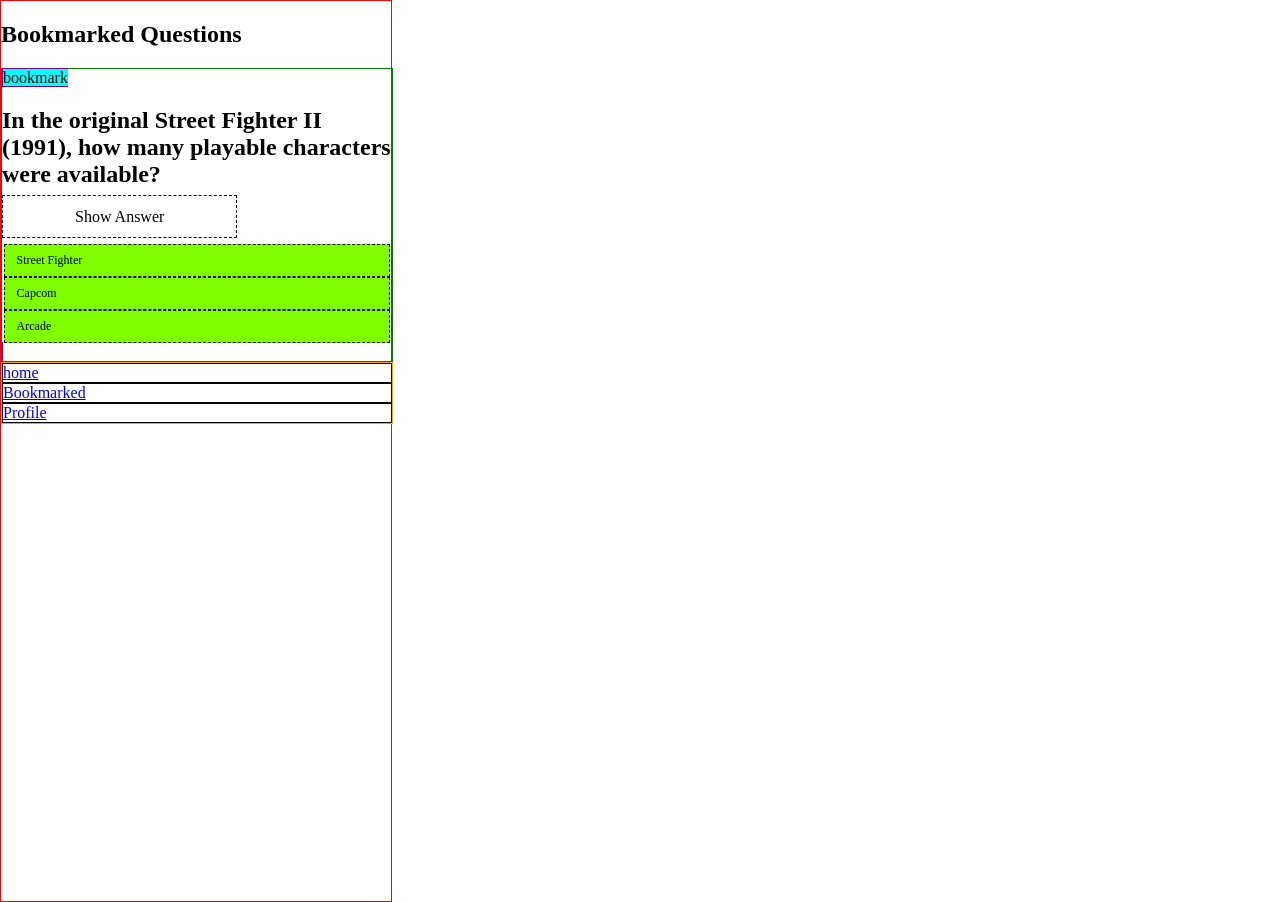
==== bookmark.html @ 0a6d5084 "Added basic structure." ====
<!doctype html>
<html lang="en">
  <head>
    <meta charset="UTF-8" />
    <meta name="viewport" content="width=device-width, initial-scale=1.0" />
    <title>Retro Video Game Quiz | Bookmarked Questions</title>
    <link rel="stylesheet" href="styles.css" />
  </head>
  <body>
    <nav><h1>Bookmarked Questions</h1></nav>
    <main>
      <section class="card">
        <div class="bookmark">bookmark</div>
        <div>
          <h2>
            In the original Street Fighter II (1991), how many playable
            characters were available?
          </h2>

          <div>
            <input type="checkbox" id="toggle" class="toggle-input" />
            <label for="toggle" class="toggle-btn">
              <h3 class="answer">8 characters</h3>
              <span class="btn show-text">Show Answer</span>
              <span class="btn hide-text">Hide Answer</span>
            </label>
          </div>
          <div>
            <ul class="tags">
              <li>Street Fighter</li>
              <li>Capcom</li>
              <li>Arcade</li>
            </ul>
          </div>
        </div>
      </section>
    </main>
    <footer>
      <ul class="footer">
        <li><a href="index.html">home</a></li>
        <li><a href="bookmark.html">Bookmarked</a></li>
        <li><a href="profile.html">Profile</a></li>
      </ul>
    </footer>
  </body>
</html>
---- styles.css ----
@import "/mobile-quiz/global.css";
@import "/mobile-quiz/profile.css";

body {
  min-height: 100vh;
  max-width: 390px;
  border: 1px solid red;
  margin: 0 var(--margin-autocenter);
}

/*---MAIN---*/

h1,
h2,
h3,
li {
  text-align: var(--textalign-center);
}

main {
  border: 1px solid green;
  width: 390px;
}

/*---CARD---*/

.card {
  border: 1px solid purple;
  display: var(--display-flex);
  flex-direction: column;
  justify-content: center;
  max-width: 90%;
  margin: 2rem var(--margin-autocenter);
}

.bookmark {
  display: var(--display-flex);
  justify-content: flex-end;
  background-color: aqua;
}

/*---SHOW/HIDE BUTTON---*/

.btn {
  border: 1px dashed black;
  padding: 0.75rem 4.5rem;
  margin: 0 var(--margin-autocenter);
}

.toggle-btn {
  display: var(--display-flex);
  flex-direction: column;
  align-content: center;
}

.answer {
  display: none;
}
.hide-text {
  display: none;
}
.toggle-input {
  display: none;
}

.toggle-input:checked ~ .toggle-btn .answer {
  display: block;
}
.toggle-input:checked ~ .toggle-btn .show-text {
  display: none;
}
.toggle-input:checked ~ .toggle-btn .hide-text {
  display: inline;
}

/*---TAGS---*/

.footer,
.tags {
  display: var(--display-flex);
  list-style: none;
}

.tags {
  margin: 2rem var(--margin-autocenter);
}

.tags li {
  border: 1px dashed black;
  font-size: 0.75rem;
  padding: 0.5rem 0.75rem;
  background-color: chartreuse;
  margin: 0 0.1rem;
}

/*---FOOTER---*/
footer {
  display: var(--display-flex);
  border: 1px solid orange;
  position: fixed;
  width: 390px;
}

footer ul {
  justify-content: space-around;
  width: 100%;
  margin: 0;
  padding: 0;
  background-color: aqua;
}

footer ul li {
  border: 1px solid black;
}
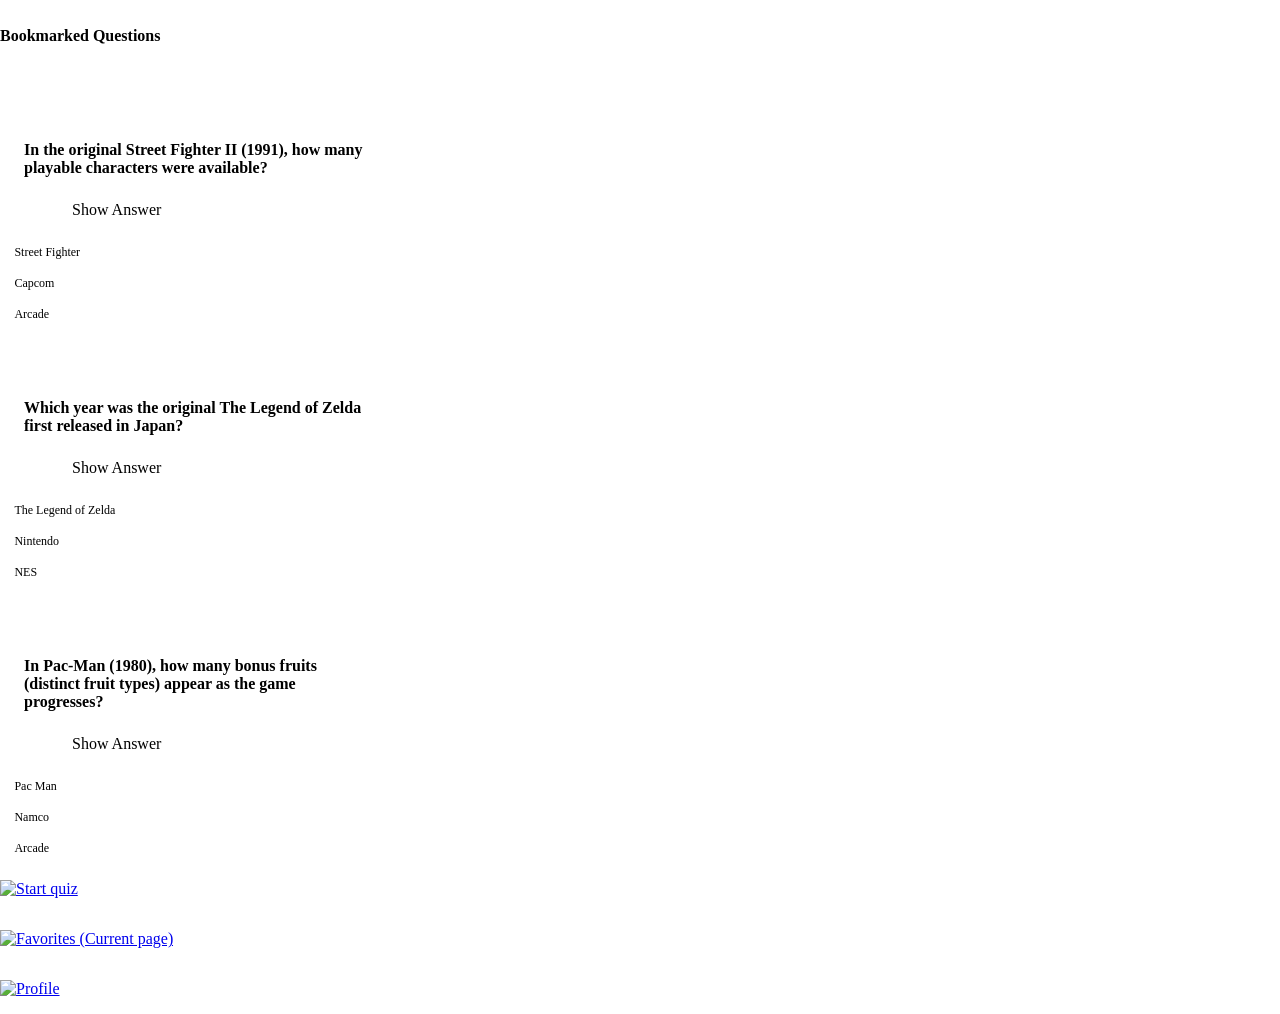
==== commit 4ac91ec4: "Finalized styling and look of app." ====
--- a/bookmark.html
+++ b/bookmark.html
@@ -5,42 +5,135 @@
     <meta name="viewport" content="width=device-width, initial-scale=1.0" />
     <title>Retro Video Game Quiz | Bookmarked Questions</title>
     <link rel="stylesheet" href="styles.css" />
+    <link rel="preconnect" href="https://fonts.googleapis.com" />
+    <link rel="preconnect" href="https://fonts.gstatic.com" crossorigin />
+    <link
+      href="https://fonts.googleapis.com/css2?family=Pixelify+Sans:wght@400..700&display=swap"
+      rel="stylesheet"
+    />
   </head>
   <body>
-    <nav><h1>Bookmarked Questions</h1></nav>
+    <header><h1>Bookmarked Questions</h1></header>
+
     <main>
-      <section class="card">
-        <div class="bookmark">bookmark</div>
-        <div>
+      <section class="card" aria-label="Question 1">
+        <div class="bookmark-container">
+          <button
+            type="button"
+            class="bookmark bookmark-saved"
+            aria-label="Remove bookmark"
+          ></button>
+        </div>
+        <div class="question">
           <h2>
             In the original Street Fighter II (1991), how many playable
             characters were available?
           </h2>
+        </div>
+        <div>
+          <input type="checkbox" id="toggle-4" class="toggle-input" />
+          <label for="toggle-4" class="toggle-btn">
+            <h3 class="answer">8 characters</h3>
+            <span class="btn show-text">Show Answer</span>
+            <span class="btn hide-text">Hide Answer</span>
+          </label>
+        </div>
+        <div>
+          <ul class="tags" aria-label="Tags">
+            <li>Street Fighter</li>
+            <li>Capcom</li>
+            <li>Arcade</li>
+          </ul>
+        </div>
+      </section>
 
-          <div>
-            <input type="checkbox" id="toggle" class="toggle-input" />
-            <label for="toggle" class="toggle-btn">
-              <h3 class="answer">8 characters</h3>
-              <span class="btn show-text">Show Answer</span>
-              <span class="btn hide-text">Hide Answer</span>
-            </label>
-          </div>
-          <div>
-            <ul class="tags">
-              <li>Street Fighter</li>
-              <li>Capcom</li>
-              <li>Arcade</li>
-            </ul>
-          </div>
+      <section class="card" aria-label="Question 2">
+        <div class="bookmark-container">
+          <button
+            type="button"
+            class="bookmark bookmark-saved"
+            aria-label="Remove bookmark"
+          ></button>
+        </div>
+        <div class="question">
+          <h2>
+            Which year was the original The Legend of Zelda first released in
+            Japan?
+          </h2>
+        </div>
+        <div>
+          <input type="checkbox" id="toggle-5" class="toggle-input" />
+          <label for="toggle-5" class="toggle-btn">
+            <h3 class="answer">1986</h3>
+            <span class="btn show-text">Show Answer</span>
+            <span class="btn hide-text">Hide Answer</span>
+          </label>
+        </div>
+
+        <div>
+          <ul class="tags" aria-label="Tags">
+            <li>The Legend of Zelda</li>
+            <li>Nintendo</li>
+            <li>NES</li>
+          </ul>
+        </div>
+      </section>
+
+      <section class="card" aria-label="Question 3">
+        <div class="bookmark-container">
+          <button
+            type="button"
+            class="bookmark bookmark-saved"
+            aria-label="Remove bookmark"
+          ></button>
+        </div>
+        <div class="question">
+          <h2>
+            In Pac-Man (1980), how many bonus fruits (distinct fruit types)
+            appear as the game progresses?
+          </h2>
+        </div>
+        <div>
+          <input type="checkbox" id="toggle-6" class="toggle-input" />
+          <label for="toggle-6" class="toggle-btn">
+            <h3 class="answer">8 fruit types</h3>
+            <span class="btn show-text">Show Answer</span>
+            <span class="btn hide-text">Hide Answer</span>
+          </label>
+        </div>
+        <div>
+          <ul class="tags" aria-label="Tags">
+            <li>Pac Man</li>
+            <li>Namco</li>
+            <li>Arcade</li>
+          </ul>
         </div>
       </section>
     </main>
+
     <footer>
-      <ul class="footer">
-        <li><a href="index.html">home</a></li>
-        <li><a href="bookmark.html">Bookmarked</a></li>
-        <li><a href="profile.html">Profile</a></li>
-      </ul>
+      <nav aria-label="Main navigation">
+        <ul class="footer">
+          <li>
+            <a href="index.html">
+              <img src="/mobile-quiz/assets/gambling.png" alt="Start quiz" />
+            </a>
+          </li>
+          <li class="current">
+            <a href="bookmark.html" aria-current="page">
+              <img
+                src="/mobile-quiz/assets/heart-main.png"
+                alt="Favorites (Current page)"
+              />
+            </a>
+          </li>
+          <li>
+            <a href="profile.html">
+              <img src="/mobile-quiz/assets/dancing.png" alt="Profile" />
+            </a>
+          </li>
+        </ul>
+      </nav>
     </footer>
   </body>
 </html>
--- a/styles.css
+++ b/styles.css
@@ -2,10 +2,16 @@
 @import "/mobile-quiz/profile.css";
 
 body {
-  min-height: 100vh;
+  min-height: 50vh;
   max-width: 390px;
-  border: 1px solid red;
-  margin: 0 var(--margin-autocenter);
+  background-color: var(--color-main);
+  border: 0.15rem dashed var(--color-border);
+  color: var(--color-text-primary);
+  margin: 0 auto;
+  font-family: var(--font-primary);
+  font-weight: 400;
+  display: var(--display-flex);
+  flex-direction: column;
 }
 
 /*---MAIN---*/
@@ -17,15 +23,36 @@
   text-align: var(--textalign-center);
 }
 
+h1 {
+  font-size: var(--size-h1);
+}
+
+h2 {
+  font-size: var(--size-h2);
+}
+
+h3 {
+  font-size: var(--size-h3);
+}
+
 main {
-  border: 1px solid green;
   width: 390px;
+  flex: 1;
+}
+
+header {
+  background-color: var(--color-card-bg);
+  border-bottom: 0.15rem dashed var(--color-border);
+  position: sticky;
+  top: 0;
+  padding: 1rem 0;
 }
 
 /*---CARD---*/
 
 .card {
-  border: 1px solid purple;
+  border: 0.15rem dashed var(--color-border);
+  background-color: var(--color-card-bg);
   display: var(--display-flex);
   flex-direction: column;
   justify-content: center;
@@ -33,20 +60,65 @@
   margin: 2rem var(--margin-autocenter);
 }
 
+.bookmark-container {
+  display: var(--display-flex);
+  justify-content: flex-end;
+  align-items: center;
+  width: 100%;
+}
+
+button.bookmark {
+  cursor: pointer;
+}
+
 .bookmark {
-  display: var(--display-flex);
-  justify-content: flex-end;
-  background-color: aqua;
+  background-size: contain;
+  background-repeat: no-repeat;
+  background-position: center;
+  background-color: transparent;
+  border-style: none;
+  margin: 0.25rem;
+  width: 3rem;
+  height: 3rem;
+  transition: background-image 0.12s ease;
+}
+
+.bookmark-unsaved {
+  background-image: url("/mobile-quiz/assets/heart-unselect.png");
+}
+
+.bookmark-saved {
+  background-image: url("/mobile-quiz/assets/heart-unselect2.png");
+}
+
+.bookmark:hover {
+  background-image: url("/mobile-quiz/assets/heart-main.png");
+}
+
+.bookmark img {
+  width: 3rem;
+  height: 3rem;
+  object-fit: contain;
+}
+
+.question {
+  margin: 0 1.5rem 1.5rem;
 }
 
 /*---SHOW/HIDE BUTTON---*/
 
 .btn {
-  border: 1px dashed black;
+  border: 0.15rem dashed var(--color-text-secondary);
   padding: 0.75rem 4.5rem;
   margin: 0 var(--margin-autocenter);
 }
 
+.btn:hover {
+  border-color: var(--color-primary-accent);
+  color: var(--color-primary-accent);
+  cursor: pointer;
+}
+
 .toggle-btn {
   display: var(--display-flex);
   flex-direction: column;
@@ -55,6 +127,7 @@
 
 .answer {
   display: none;
+  margin-bottom: 1rem;
 }
 .hide-text {
   display: none;
@@ -86,29 +159,49 @@
 }
 
 .tags li {
-  border: 1px dashed black;
+  border: 1px dashed var(--color-text-secondary);
   font-size: 0.75rem;
   padding: 0.5rem 0.75rem;
-  background-color: chartreuse;
-  margin: 0 0.1rem;
+  background-color: var(--color-card-bg);
+  margin: 0 0.15rem;
+}
+
+.tags li:hover {
+  border-color: var(--color-secondary-accent);
+  color: var(--color-secondary-accent);
+  cursor: pointer;
 }
 
 /*---FOOTER---*/
 footer {
-  display: var(--display-flex);
-  border: 1px solid orange;
-  position: fixed;
-  width: 390px;
+  background-color: var(--color-card-bg);
+  display: var(--display-flex);
+  position: sticky;
+  width: 100%;
+  border-top: 0.15rem dashed var(--color-border);
 }
 
 footer ul {
-  justify-content: space-around;
+  justify-content: space-between;
   width: 100%;
   margin: 0;
   padding: 0;
-  background-color: aqua;
+  cursor: pointer;
+}
+
+footer ul li img {
+  width: 30%;
 }
 
 footer ul li {
-  border: 1px solid black;
-}
+  padding: 1rem 0;
+  border: 0.15rem dashed var(--color-card-bg);
+}
+
+footer ul li.current {
+  border-color: var(--color-text-secondary);
+}
+
+footer ul li:hover {
+  border: 0.15rem dashed var(--color-primary-accent);
+}
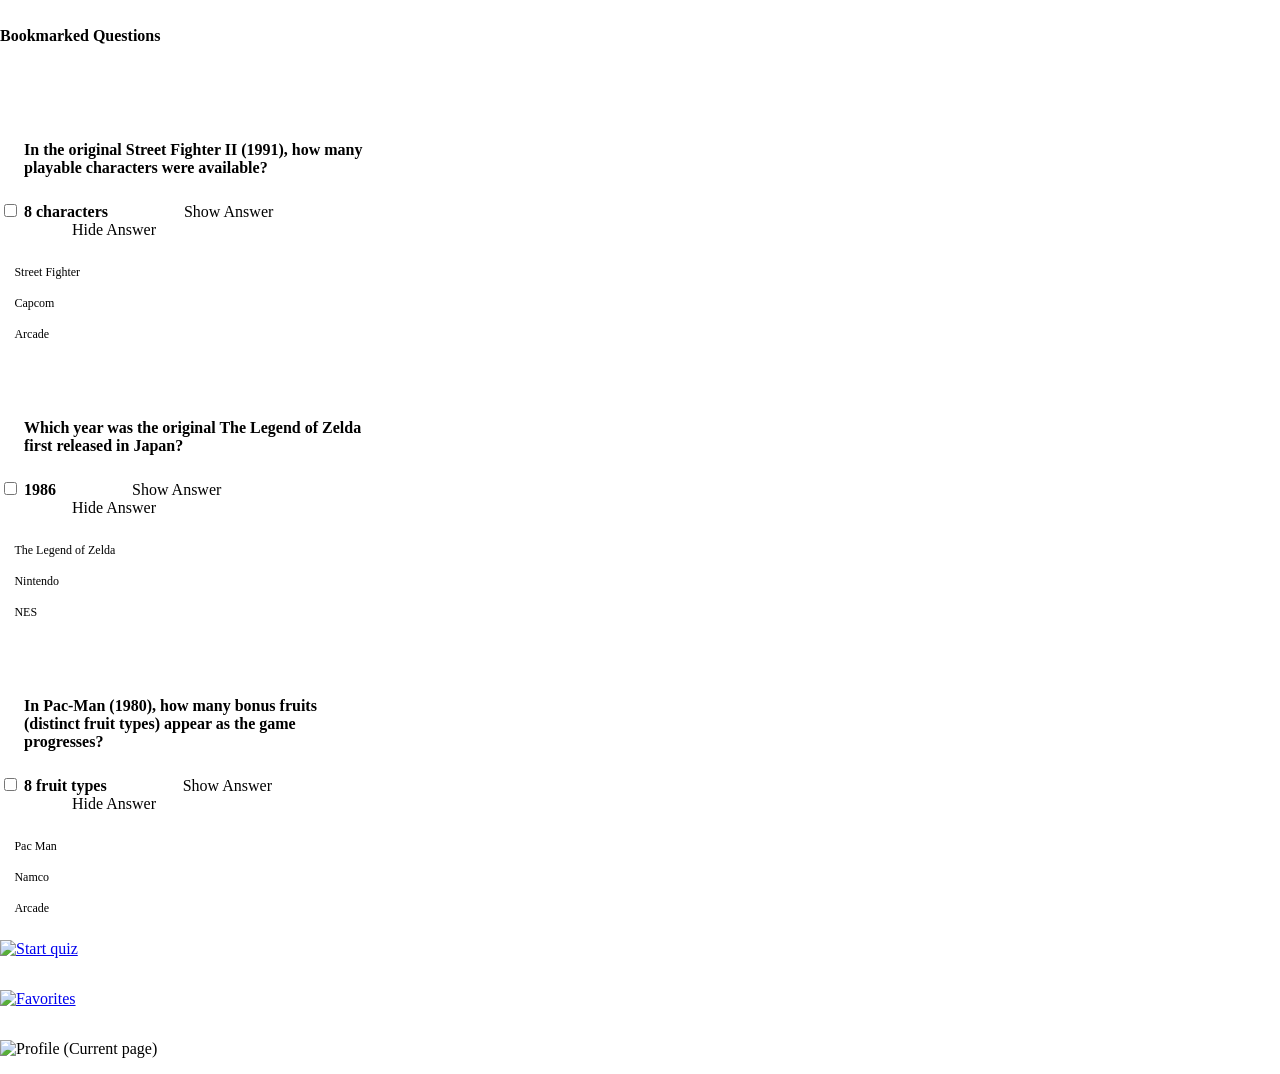
==== commit a0cb76c5: "Fixed issue with <a>,</a> which was inside the <li></li> instead of outside." ====
--- a/bookmark.html
+++ b/bookmark.html
@@ -114,24 +114,24 @@
     <footer>
       <nav aria-label="Main navigation">
         <ul class="footer">
-          <li>
-            <a href="index.html">
-              <img src="/mobile-quiz/assets/gambling.png" alt="Start quiz" />
+          <a href="index.html">
+            <li>
+                <img src="/mobile-quiz/assets/gambling.png" alt="Start quiz" />
+              </li>
             </a>
-          </li>
-          <li class="current">
-            <a href="bookmark.html" aria-current="page">
-              <img
-                src="/mobile-quiz/assets/heart-main.png"
-                alt="Favorites (Current page)"
-              />
+            <a href="bookmark.html">
+              <li>
+                <img src="/mobile-quiz/assets/heart-main.png" alt="Favorites" /> 
+              </li>
             </a>
-          </li>
-          <li>
-            <a href="profile.html">
-              <img src="/mobile-quiz/assets/dancing.png" alt="Profile" />
+            <a href="profile.html" aria-current="page"></a>
+              <li class="current">
+                <img
+                  src="/mobile-quiz/assets/dancing.png"
+                  alt="Profile (Current page)"
+                />
+            </li>
             </a>
-          </li>
         </ul>
       </nav>
     </footer>
--- a/styles.css
+++ b/styles.css
@@ -80,7 +80,7 @@
   margin: 0.25rem;
   width: 3rem;
   height: 3rem;
-  transition: background-image 0.12s ease;
+  transition: background-image 0.5s ease;
 }
 
 .bookmark-unsaved {
@@ -106,41 +106,43 @@
 }
 
 /*---SHOW/HIDE BUTTON---*/
-
 .btn {
   border: 0.15rem dashed var(--color-text-secondary);
   padding: 0.75rem 4.5rem;
   margin: 0 var(--margin-autocenter);
+  transition: border-color 0.5s ease, color 0.5 ease;
+
+}
+
+.toggle-btn {
+  display: var(--display-flex);
+  flex-direction: column;
+  align-content: center;
 }
 
 .btn:hover {
   border-color: var(--color-primary-accent);
   color: var(--color-primary-accent);
-  cursor: pointer;
-}
-
-.toggle-btn {
-  display: var(--display-flex);
-  flex-direction: column;
-  align-content: center;
-}
+  cursor: var(--cursor-pointer);
+}
+
 
 .answer {
-  display: none;
+  display: var(--display-none);
   margin-bottom: 1rem;
 }
 .hide-text {
-  display: none;
+  display: var(--display-none);
 }
 .toggle-input {
-  display: none;
+  display: var(--display-none);
 }
 
 .toggle-input:checked ~ .toggle-btn .answer {
   display: block;
 }
 .toggle-input:checked ~ .toggle-btn .show-text {
-  display: none;
+  display: var(--display-none);
 }
 .toggle-input:checked ~ .toggle-btn .hide-text {
   display: inline;
@@ -169,7 +171,7 @@
 .tags li:hover {
   border-color: var(--color-secondary-accent);
   color: var(--color-secondary-accent);
-  cursor: pointer;
+  cursor: var(--cursor-pointer);
 }
 
 /*---FOOTER---*/
@@ -186,7 +188,7 @@
   width: 100%;
   margin: 0;
   padding: 0;
-  cursor: pointer;
+  cursor: var(--cursor-pointer);
 }
 
 footer ul li img {
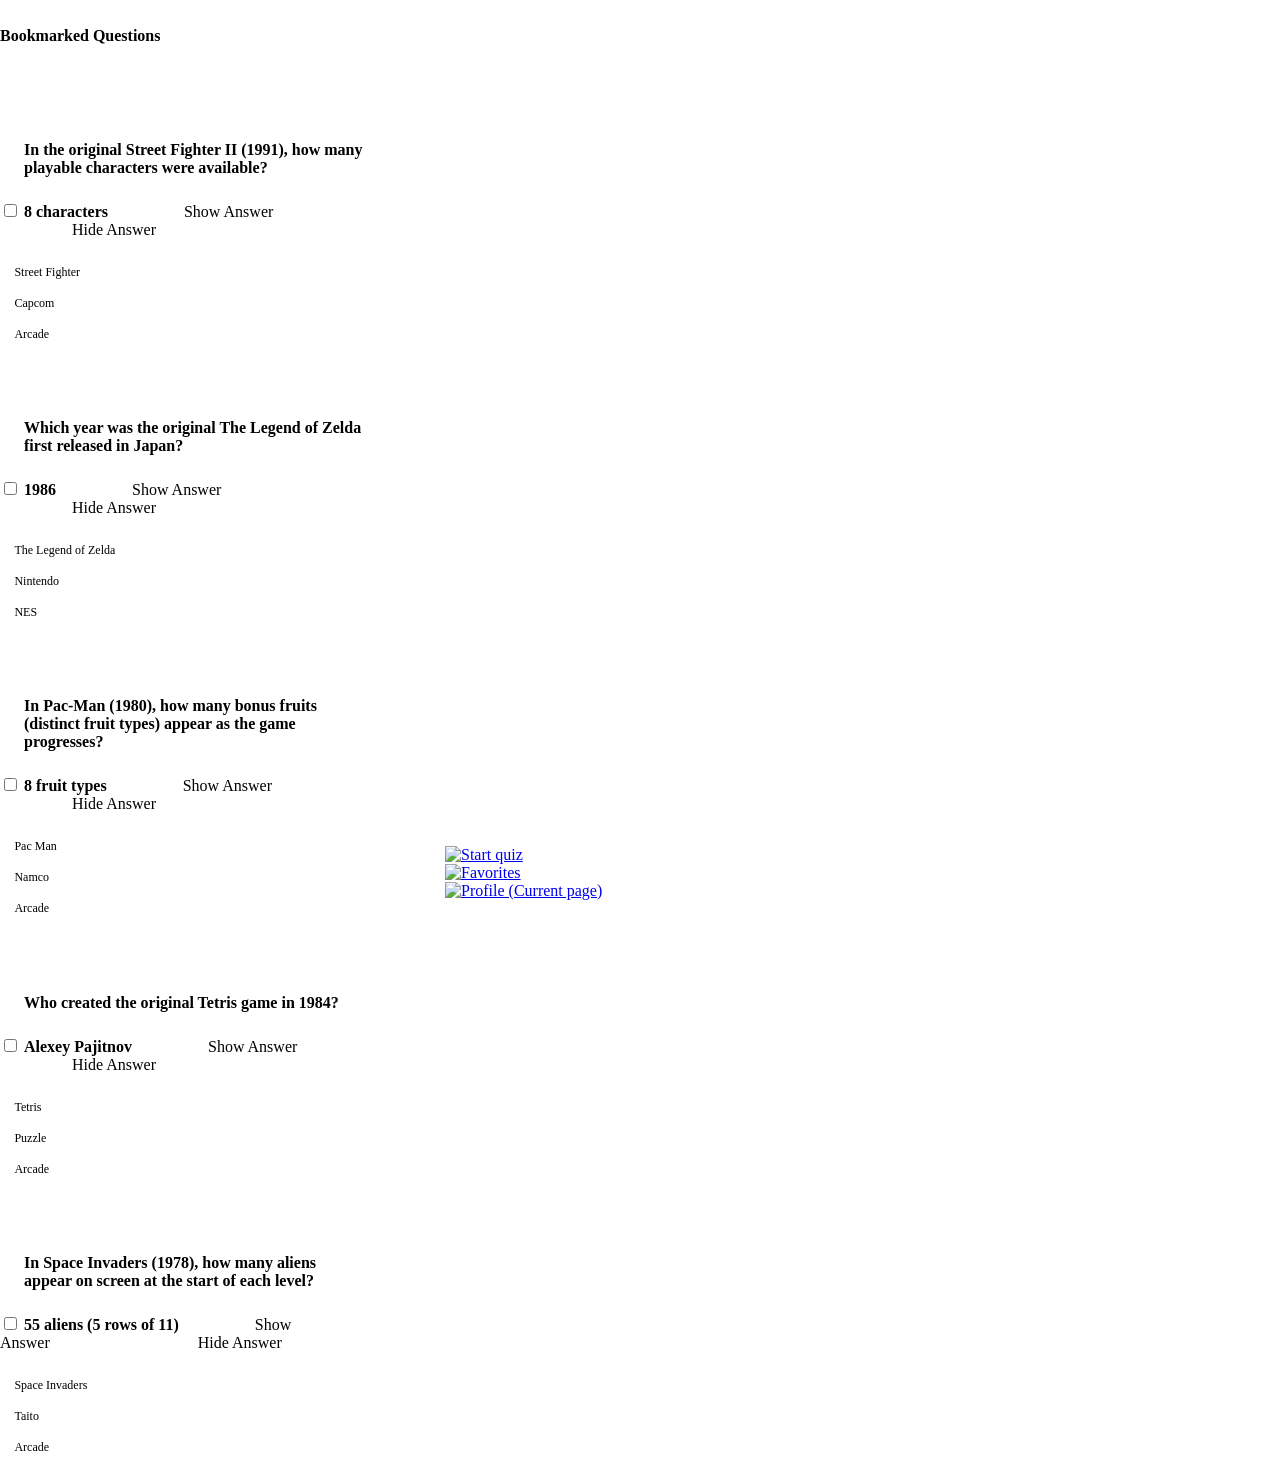
==== commit 3d0af506: "Fixed footer bevahiour, architecture of <li><a> and added JS version or darkmode." ====
--- a/bookmark.html
+++ b/bookmark.html
@@ -14,9 +14,8 @@
   </head>
   <body>
     <header><h1>Bookmarked Questions</h1></header>
-
     <main>
-      <section class="card" aria-label="Question 1">
+      <section class="card" aria-label="Question 6">
         <div class="bookmark-container">
           <button
             type="button"
@@ -31,8 +30,8 @@
           </h2>
         </div>
         <div>
-          <input type="checkbox" id="toggle-4" class="toggle-input" />
-          <label for="toggle-4" class="toggle-btn">
+          <input type="checkbox" id="toggle-6" class="toggle-input" />
+          <label for="toggle-6" class="toggle-btn">
             <h3 class="answer">8 characters</h3>
             <span class="btn show-text">Show Answer</span>
             <span class="btn hide-text">Hide Answer</span>
@@ -47,7 +46,7 @@
         </div>
       </section>
 
-      <section class="card" aria-label="Question 2">
+      <section class="card" aria-label="Question 7">
         <div class="bookmark-container">
           <button
             type="button"
@@ -62,8 +61,8 @@
           </h2>
         </div>
         <div>
-          <input type="checkbox" id="toggle-5" class="toggle-input" />
-          <label for="toggle-5" class="toggle-btn">
+          <input type="checkbox" id="toggle-7" class="toggle-input" />
+          <label for="toggle-7" class="toggle-btn">
             <h3 class="answer">1986</h3>
             <span class="btn show-text">Show Answer</span>
             <span class="btn hide-text">Hide Answer</span>
@@ -79,7 +78,7 @@
         </div>
       </section>
 
-      <section class="card" aria-label="Question 3">
+      <section class="card" aria-label="Question 8">
         <div class="bookmark-container">
           <button
             type="button"
@@ -94,8 +93,8 @@
           </h2>
         </div>
         <div>
-          <input type="checkbox" id="toggle-6" class="toggle-input" />
-          <label for="toggle-6" class="toggle-btn">
+          <input type="checkbox" id="toggle-8" class="toggle-input" />
+          <label for="toggle-8" class="toggle-btn">
             <h3 class="answer">8 fruit types</h3>
             <span class="btn show-text">Show Answer</span>
             <span class="btn hide-text">Hide Answer</span>
@@ -109,29 +108,89 @@
           </ul>
         </div>
       </section>
+      <section class="card" aria-label="Question 9">
+        <div class="bookmark-container">
+          <button
+            type="button"
+            class="bookmark bookmark-unsaved"
+            aria-label="Add to bookmarks"
+          ></button>
+        </div>
+        <div class="question">
+          <h2>
+            Who created the original Tetris game in 1984?
+          </h2>
+        </div>
+        <div>
+          <input type="checkbox" id="toggle-9" class="toggle-input" />
+          <label for="toggle-9" class="toggle-btn">
+            <h3 class="answer">Alexey Pajitnov</h3>
+            <span class="btn show-text">Show Answer</span>
+            <span class="btn hide-text">Hide Answer</span>
+          </label>
+        </div>
+        <div>
+          <ul class="tags" aria-label="Tags">
+            <li>Tetris</li>
+            <li>Puzzle</li>
+            <li>Arcade</li>
+          </ul>
+        </div>
+      </section>
+
+      <section class="card" aria-label="Question 5">
+        <div class="bookmark-container">
+          <button
+            type="button"
+            class="bookmark bookmark-unsaved"
+            aria-label="Add to bookmarks"
+          ></button>
+        </div>
+        <div class="question">
+          <h2>
+             In Space Invaders (1978), how many aliens appear on screen
+             at the start of each level?
+          </h2>
+        </div>
+        <div>
+          <input type="checkbox" id="toggle-10" class="toggle-input" />
+          <label for="toggle-10" class="toggle-btn">
+            <h3 class="answer">55 aliens (5 rows of 11)</h3>
+            <span class="btn show-text">Show Answer</span>
+            <span class="btn hide-text">Hide Answer</span>
+          </label>
+        </div>
+        <div>
+          <ul class="tags" aria-label="Tags">
+            <li>Space Invaders</li>
+            <li>Taito</li>
+            <li>Arcade</li>
+          </ul>
+        </div>
+      </section>
     </main>
 
     <footer>
       <nav aria-label="Main navigation">
         <ul class="footer">
-          <a href="index.html">
             <li>
+               <a href="index.html">
                 <img src="/mobile-quiz/assets/gambling.png" alt="Start quiz" />
+               </a>
               </li>
-            </a>
-            <a href="bookmark.html">
-              <li>
-                <img src="/mobile-quiz/assets/heart-main.png" alt="Favorites" /> 
-              </li>
-            </a>
-            <a href="profile.html" aria-current="page"></a>
-              <li class="current">
+            <li class="current">
+                <a href="bookmark.html">
+                  <img src="/mobile-quiz/assets/heart-main.png" alt="Favorites" /> 
+                </a>
+            </li>
+            <li>
+              <a href="profile.html" aria-current="page">
                 <img
                   src="/mobile-quiz/assets/dancing.png"
                   alt="Profile (Current page)"
                 />
+              </a>
             </li>
-            </a>
         </ul>
       </nav>
     </footer>
--- a/styles.css
+++ b/styles.css
@@ -2,7 +2,7 @@
 @import "/mobile-quiz/profile.css";
 
 body {
-  min-height: 50vh;
+  min-height: 100vh;
   max-width: 390px;
   background-color: var(--color-main);
   border: 0.15rem dashed var(--color-border);
@@ -68,7 +68,7 @@
 }
 
 button.bookmark {
-  cursor: pointer;
+  cursor: var(--cursor-pointer);
 }
 
 .bookmark {
@@ -106,6 +106,7 @@
 }
 
 /*---SHOW/HIDE BUTTON---*/
+
 .btn {
   border: 0.15rem dashed var(--color-text-secondary);
   padding: 0.75rem 4.5rem;
@@ -175,12 +176,21 @@
 }
 
 /*---FOOTER---*/
+
 footer {
   background-color: var(--color-card-bg);
   display: var(--display-flex);
-  position: sticky;
-  width: 100%;
+  position: fixed;
+  max-width: 390px;
+  width: 100%;
+  bottom: 0;
+  left: 50%;
+  transform: translateX(-50%);
   border-top: 0.15rem dashed var(--color-border);
+}
+
+footer nav {
+  width: 100%;
 }
 
 footer ul {
@@ -191,12 +201,20 @@
   cursor: var(--cursor-pointer);
 }
 
+footer ul li a {
+  display: var(--display-flex);
+  align-items: center;
+  justify-content: center;
+  padding: 1rem 0;
+  height: 100%;
+  width: 100%;
+}
+
 footer ul li img {
   width: 30%;
 }
 
 footer ul li {
-  padding: 1rem 0;
   border: 0.15rem dashed var(--color-card-bg);
 }
 
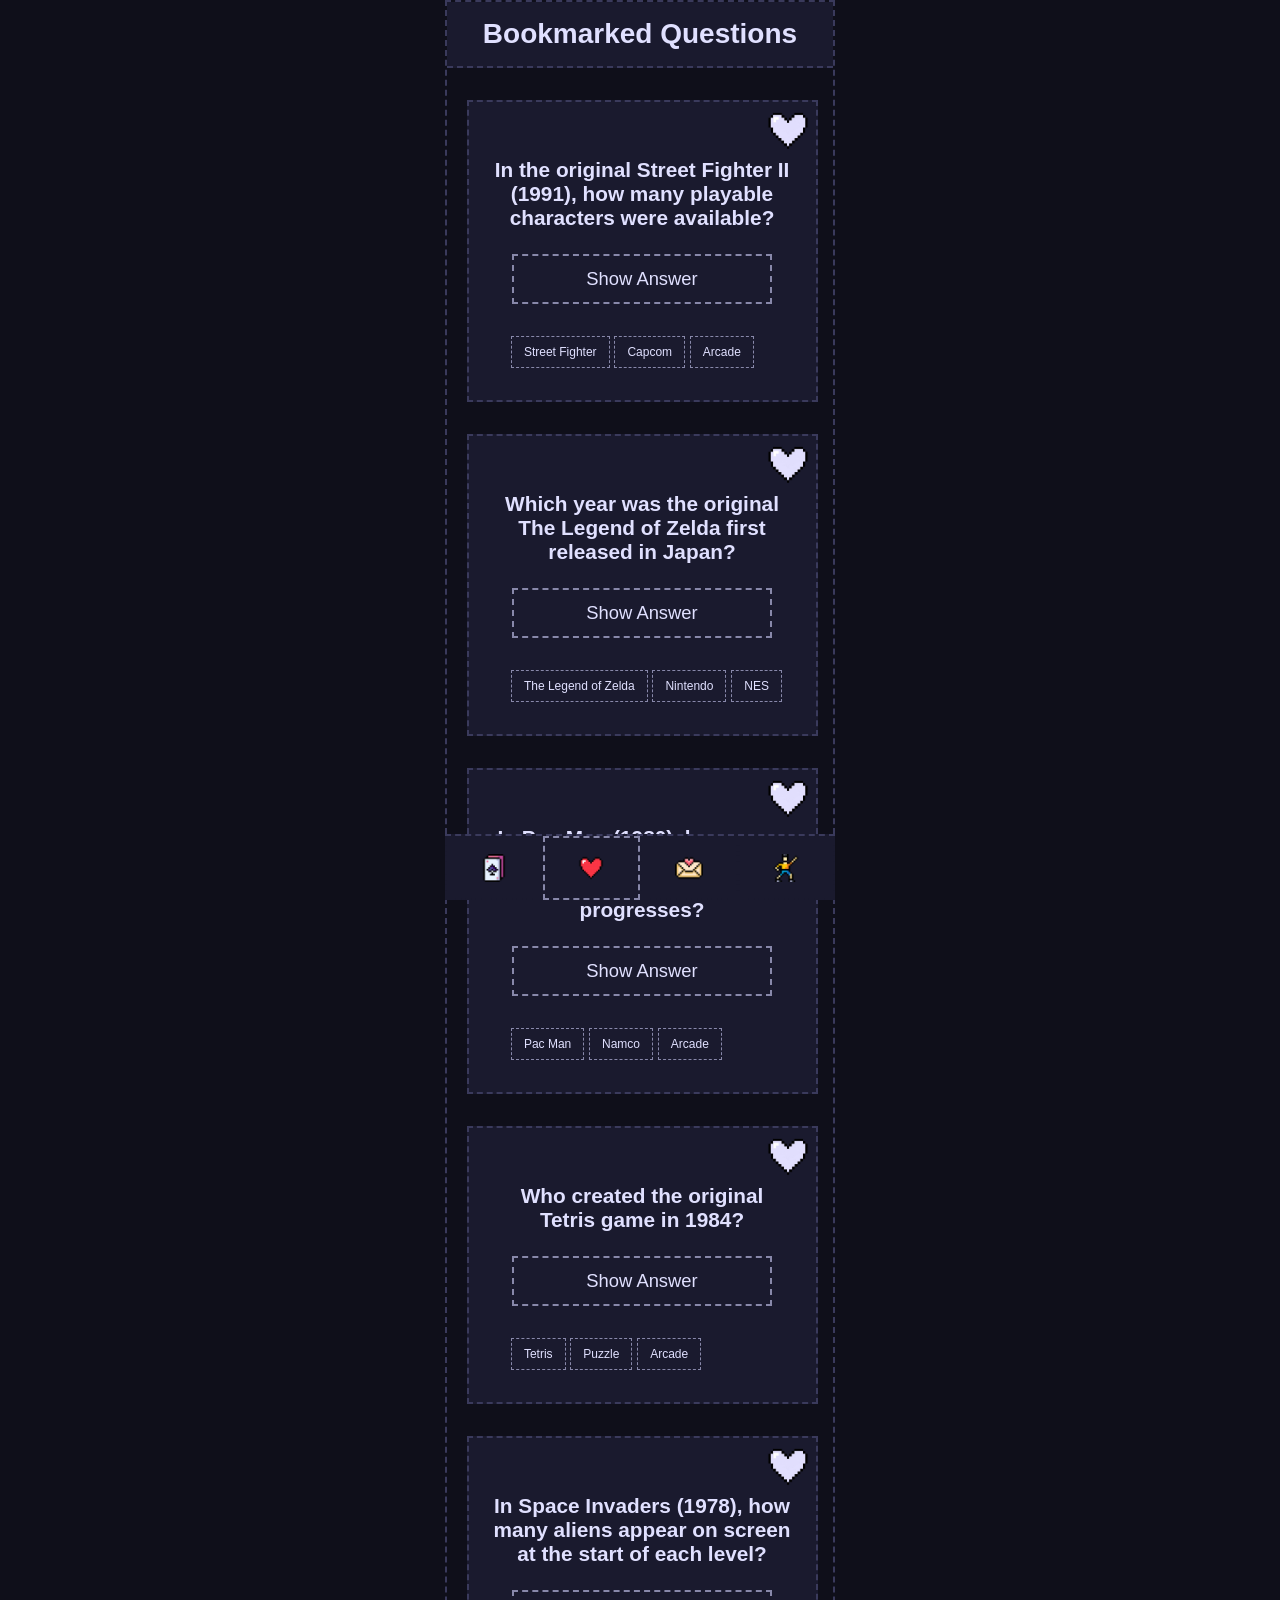
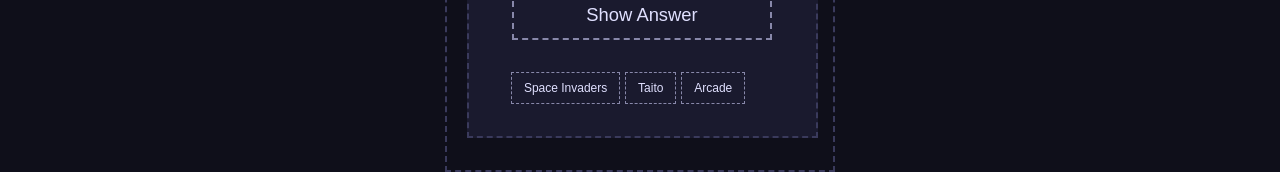
==== commit 1840e2a9: "Added form.html and added scripts to bookmarking and revealing the answers." ====
--- a/bookmark.html
+++ b/bookmark.html
@@ -4,13 +4,14 @@
     <meta charset="UTF-8" />
     <meta name="viewport" content="width=device-width, initial-scale=1.0" />
     <title>Retro Video Game Quiz | Bookmarked Questions</title>
-    <link rel="stylesheet" href="styles.css" />
+    <link rel="stylesheet" href="css/styles.css" />
     <link rel="preconnect" href="https://fonts.googleapis.com" />
     <link rel="preconnect" href="https://fonts.gstatic.com" crossorigin />
     <link
       href="https://fonts.googleapis.com/css2?family=Pixelify+Sans:wght@400..700&display=swap"
       rel="stylesheet"
     />
+    <script src="scripts/script.js" defer></script>
   </head>
   <body>
     <header><h1>Bookmarked Questions</h1></header>
@@ -21,6 +22,7 @@
             type="button"
             class="bookmark bookmark-saved"
             aria-label="Remove bookmark"
+            data-js="bookmark-heart"
           ></button>
         </div>
         <div class="question">
@@ -30,12 +32,8 @@
           </h2>
         </div>
         <div>
-          <input type="checkbox" id="toggle-6" class="toggle-input" />
-          <label for="toggle-6" class="toggle-btn">
-            <h3 class="answer">8 characters</h3>
-            <span class="btn show-text">Show Answer</span>
-            <span class="btn hide-text">Hide Answer</span>
-          </label>
+          <h3 class="answer" data-js="answer">8 characters</h3>
+            <button type="button" class="btn toggle-btn" data-js="btn-answer">Show Answer</button>
         </div>
         <div>
           <ul class="tags" aria-label="Tags">
@@ -61,12 +59,9 @@
           </h2>
         </div>
         <div>
-          <input type="checkbox" id="toggle-7" class="toggle-input" />
-          <label for="toggle-7" class="toggle-btn">
-            <h3 class="answer">1986</h3>
-            <span class="btn show-text">Show Answer</span>
-            <span class="btn hide-text">Hide Answer</span>
-          </label>
+          <h3 class="answer" data-js="answer">1986</h3>
+            <button type="button" class="btn toggle-btn" data-js="btn-answer">
+            Show Answer</button>
         </div>
 
         <div>
@@ -93,12 +88,9 @@
           </h2>
         </div>
         <div>
-          <input type="checkbox" id="toggle-8" class="toggle-input" />
-          <label for="toggle-8" class="toggle-btn">
-            <h3 class="answer">8 fruit types</h3>
-            <span class="btn show-text">Show Answer</span>
-            <span class="btn hide-text">Hide Answer</span>
-          </label>
+          <h3 class="answer" data-js="answer">8 fruit types</h3>
+            <button type="button" class="btn toggle-btn" data-js="btn-answer">
+            Show Answer</button>
         </div>
         <div>
           <ul class="tags" aria-label="Tags">
@@ -112,7 +104,7 @@
         <div class="bookmark-container">
           <button
             type="button"
-            class="bookmark bookmark-unsaved"
+            class="bookmark bookmark-saved"
             aria-label="Add to bookmarks"
           ></button>
         </div>
@@ -122,12 +114,9 @@
           </h2>
         </div>
         <div>
-          <input type="checkbox" id="toggle-9" class="toggle-input" />
-          <label for="toggle-9" class="toggle-btn">
-            <h3 class="answer">Alexey Pajitnov</h3>
-            <span class="btn show-text">Show Answer</span>
-            <span class="btn hide-text">Hide Answer</span>
-          </label>
+          <h3 class="answer" data-js="answer">Alexey Pajitnov</h3>
+            <button type="button" class="btn toggle-btn" data-js="btn-answer">
+            Show Answer</button>
         </div>
         <div>
           <ul class="tags" aria-label="Tags">
@@ -142,7 +131,7 @@
         <div class="bookmark-container">
           <button
             type="button"
-            class="bookmark bookmark-unsaved"
+            class="bookmark bookmark-saved"
             aria-label="Add to bookmarks"
           ></button>
         </div>
@@ -153,12 +142,9 @@
           </h2>
         </div>
         <div>
-          <input type="checkbox" id="toggle-10" class="toggle-input" />
-          <label for="toggle-10" class="toggle-btn">
-            <h3 class="answer">55 aliens (5 rows of 11)</h3>
-            <span class="btn show-text">Show Answer</span>
-            <span class="btn hide-text">Hide Answer</span>
-          </label>
+           <h3 class="answer" data-js="answer">55 aliens (5 rows of 11)</h3>
+            <button type="button" class="btn toggle-btn" data-js="btn-answer">
+            Show Answer</button>
         </div>
         <div>
           <ul class="tags" aria-label="Tags">
@@ -175,18 +161,23 @@
         <ul class="footer">
             <li>
                <a href="index.html">
-                <img src="/mobile-quiz/assets/gambling.png" alt="Start quiz" />
+                <img src="./assets/gambling.png" alt="Start quiz" />
                </a>
               </li>
             <li class="current">
                 <a href="bookmark.html">
-                  <img src="/mobile-quiz/assets/heart-main.png" alt="Favorites" /> 
+                  <img src="./assets/heart-main.png" alt="Favorites" /> 
+                </a>
+            </li>
+            <li>
+                <a href="form.html">
+                  <img src="./assets/mail.png" alt="Form" /> 
                 </a>
             </li>
             <li>
               <a href="profile.html" aria-current="page">
                 <img
-                  src="/mobile-quiz/assets/dancing.png"
+                  src="./assets/dancing.png"
                   alt="Profile (Current page)"
                 />
               </a>
--- a/css/styles.css
+++ b/css/styles.css
@@ -0,0 +1,261 @@
+@import "global.css";
+@import "profile.css";
+
+body {
+  min-height: 100vh;
+  max-width: 390px;
+  background-color: var(--color-main);
+  border: 0.15rem dashed var(--color-border);
+  color: var(--color-text-primary);
+  margin: 0 auto;
+  font-family: var(--font-primary);
+  font-weight: 400;
+  display: var(--display-flex);
+  flex-direction: column;
+}
+
+/*---MAIN---*/
+
+h1,
+h2,
+h3,
+li {
+  text-align: var(--textalign-center);
+}
+
+h1 {
+  font-size: var(--size-h1);
+}
+
+h2 {
+  font-size: var(--size-h2);
+}
+
+h3 {
+  font-size: var(--size-h3);
+}
+
+main {
+  width: 390px;
+  flex: 1;
+}
+
+header {
+  background-color: var(--color-card-bg);
+  border-bottom: 0.15rem dashed var(--color-border);
+  position: sticky;
+  top: 0;
+  padding: 1rem 0;
+}
+
+/*---CARD---*/
+
+.card {
+  border: 0.15rem dashed var(--color-border);
+  background-color: var(--color-card-bg);
+  display: var(--display-flex);
+  flex-direction: column;
+  justify-content: center;
+  max-width: 90%;
+  margin: 2rem var(--margin-autocenter);
+}
+
+.bookmark-container {
+  display: var(--display-flex);
+  justify-content: flex-end;
+  align-items: center;
+  width: 100%;
+}
+
+button.bookmark {
+  cursor: var(--cursor-pointer);
+}
+
+
+.bookmark {
+  background-size: contain;
+  background-repeat: no-repeat;
+  background-position: center;
+  background-color: transparent;
+  background-image: url("../assets/heart-unselect.png");
+  border-style: none;
+  margin: 0.25rem;
+  width: 3rem;
+  height: 3rem;
+  transition: background-image 0.5s ease;
+}
+
+.bookmark-saved {
+  background-image: url("../assets/heart-unselect2.png");
+}
+
+.bookmark:hover {
+  /* background-image: url("../assets/heart-main.png"); */
+  transform: scale(1.1);
+}
+
+.bookmark img {
+  width: 3rem;
+  height: 3rem;
+  object-fit: contain;
+}
+
+.question {
+  margin: 0 1.5rem 1.5rem;
+}
+
+/*---SHOW/HIDE BUTTON---*/
+
+.btn {
+  background: none;
+  border: 0.15rem dashed var(--color-text-secondary);
+  color: var(--color-text-primary);
+  font-family: var(--font-primary);
+  font-size: var(--size-h3);
+  padding: 0.75rem 4.5rem;
+  margin: 0 var(--margin-autocenter);
+  transition: border-color 0.5s ease, color 0.5 ease;
+}
+
+.toggle-btn {
+  display: var(--display-flex);
+  flex-direction: column;
+  align-content: center;
+}
+
+.btn:hover {
+  border-color: var(--color-primary-accent);
+  color: var(--color-primary-accent);
+  cursor: var(--cursor-pointer);
+}
+
+.answer {
+  display: var(--display-none);
+  margin-bottom: 1rem;
+}
+
+.reveal {
+  display: block;
+}
+
+/* .hide-text {
+  display: var(--display-none);
+}
+.toggle-input {
+  display: var(--display-none);
+}
+
+.toggle-input:checked ~ .toggle-btn .answer {
+  display: block;
+}
+.toggle-input:checked ~ .toggle-btn .show-text {
+  display: var(--display-none);
+}
+.toggle-input:checked ~ .toggle-btn .hide-text {
+  display: inline;
+} */
+
+/*---TAGS---*/
+
+.footer,
+.tags {
+  display: var(--display-flex);
+  list-style: none;
+}
+
+.tags {
+  margin: 2rem var(--margin-autocenter);
+}
+
+.tags li {
+  border: 1px dashed var(--color-text-secondary);
+  font-size: 0.75rem;
+  padding: 0.5rem 0.75rem;
+  background-color: var(--color-card-bg);
+  margin: 0 0.15rem;
+}
+
+.tags li:hover {
+  border-color: var(--color-secondary-accent);
+  color: var(--color-secondary-accent);
+  cursor: var(--cursor-pointer);
+}
+
+/*---FORM---*/
+
+fieldset{
+  display: var(--display-flex);
+  flex-direction: column;
+  gap: 1rem;
+  border: 2px dashed var(--color-border);
+  margin-top: 2rem;
+}
+
+form {
+  display: var(--display-flex);
+  flex-direction: column;
+  
+}
+
+.form input {
+  margin: 0 auto 1rem;
+  padding: 0.5rem 0.75rem;
+  width: 100%;
+  background: tr;
+}
+
+.form label {
+  margin-top: 1rem;
+}
+
+
+/*---FOOTER---*/
+
+footer {
+  background-color: var(--color-card-bg);
+  display: var(--display-flex);
+  position: fixed;
+  max-width: 390px;
+  width: 100%;
+  bottom: 0;
+  left: 50%;
+  transform: translateX(-50%);
+  border-top: 0.15rem dashed var(--color-border);
+}
+
+footer nav {
+  width: 100%;
+}
+
+footer ul {
+  justify-content: space-between;
+  width: 100%;
+  margin: 0;
+  padding: 0;
+  cursor: var(--cursor-pointer);
+}
+
+footer ul li a {
+  display: var(--display-flex);
+  align-items: center;
+  justify-content: center;
+  padding: 1rem 0;
+  height: 100%;
+  width: 100%;
+}
+
+footer ul li img {
+  width: 30%;
+}
+
+footer ul li {
+  border: 0.15rem dashed var(--color-card-bg);
+}
+
+footer ul li.current {
+  border-color: var(--color-text-secondary);
+}
+
+footer ul li:hover {
+  border: 0.15rem dashed var(--color-primary-accent);
+}
